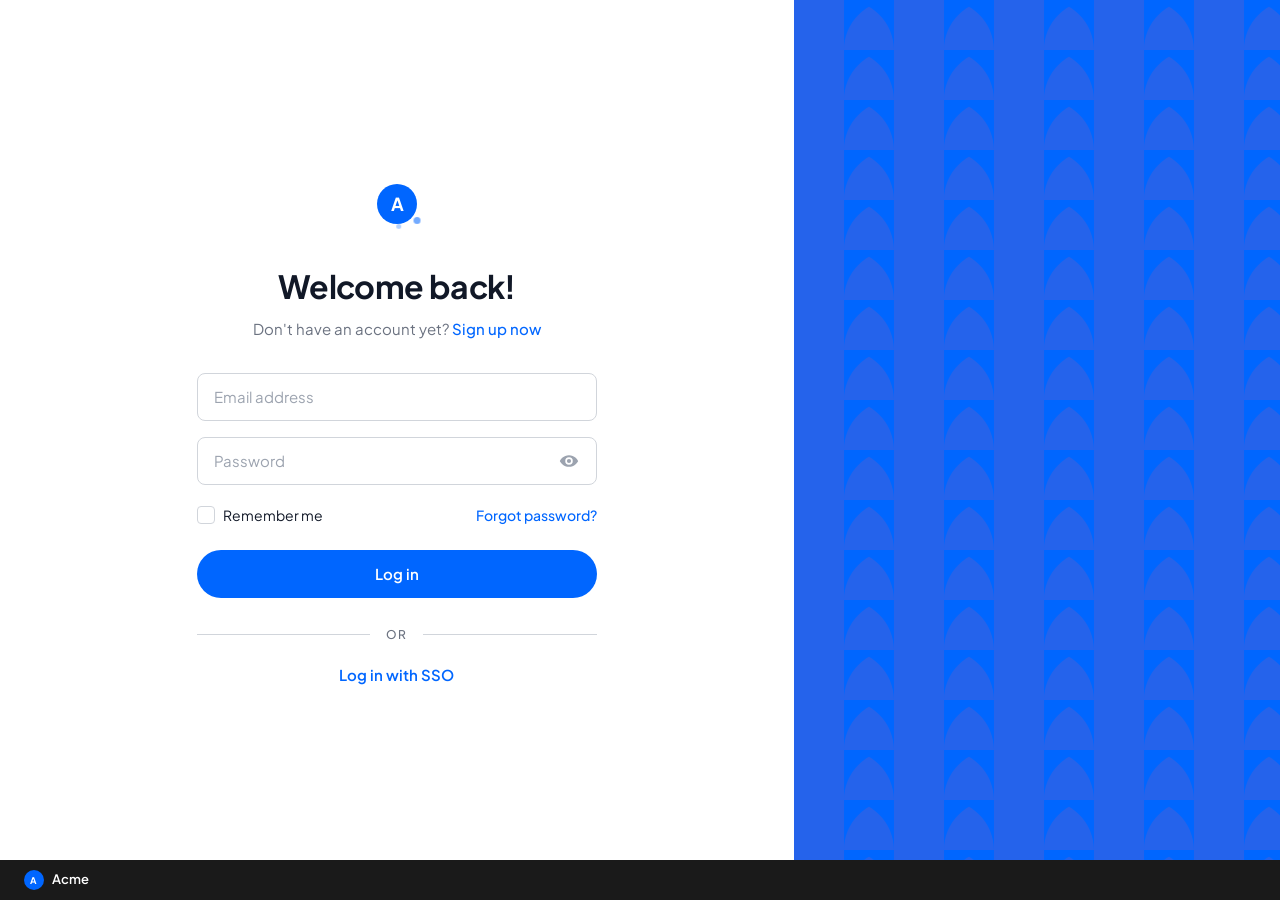
==== dashboard.html @ 49ae7db0 "Add Acme login page and dashboard. Ship the demo login flow, dashboard, and dark mode so the project" ====
<!DOCTYPE html>
<html lang="en">
<head>
  <meta charset="UTF-8">
  <meta name="viewport" content="width=device-width, initial-scale=1.0">
  <title>Dashboard — Acme</title>
  <link rel="preconnect" href="https://fonts.googleapis.com">
  <link rel="preconnect" href="https://fonts.gstatic.com" crossorigin>
  <link href="https://fonts.googleapis.com/css2?family=Plus+Jakarta+Sans:wght@400;500;600;700&display=swap" rel="stylesheet">
  <script>
    (function () {
      if (localStorage.getItem('acme_theme') === 'dark') {
        document.documentElement.setAttribute('data-theme', 'dark');
      }
    })();
  </script>
  <link rel="stylesheet" href="styles.css">
  <link rel="stylesheet" href="dashboard.css">
</head>
<body class="dashboard-body">
  <div class="dashboard">
    <aside class="sidebar">
      <a href="dashboard.html" class="sidebar__brand" aria-label="Acme home">
        <svg class="sidebar__brand-icon" viewBox="0 0 32 32" aria-hidden="true">
          <circle cx="16" cy="16" r="16" fill="currentColor"/>
          <text x="16" y="21.5" text-anchor="middle" fill="#fff" font-family="Plus Jakarta Sans, sans-serif" font-size="14" font-weight="700">A</text>
        </svg>
        <span class="sidebar__brand-name">Acme</span>
      </a>

      <nav class="sidebar__nav" aria-label="Main navigation">
        <a href="#" class="sidebar__link sidebar__link--active">
          <svg viewBox="0 0 24 24" aria-hidden="true"><path d="M4 4h7v7H4V4zm9 0h7v7h-7V4zM4 13h7v7H4v-7zm9 0h7v7h-7v-7z" fill="currentColor"/></svg>
          Dashboard
        </a>
        <a href="#" class="sidebar__link">
          <svg viewBox="0 0 24 24" aria-hidden="true"><path d="M12 12a4 4 0 1 0 0-8 4 4 0 0 0 0 8zm-7 9a7 7 0 0 1 14 0H5z" fill="currentColor"/></svg>
          Team
        </a>
        <a href="#" class="sidebar__link">
          <svg viewBox="0 0 24 24" aria-hidden="true"><path d="M7 2v2H5a2 2 0 0 0-2 2v1h18V6a2 2 0 0 0-2-2h-2V2H7zm14 7H3v11a2 2 0 0 0 2 2h14a2 2 0 0 0 2-2V9z" fill="currentColor"/></svg>
          Time off
        </a>
        <a href="#" class="sidebar__link">
          <svg viewBox="0 0 24 24" aria-hidden="true"><path d="M12 2a5 5 0 0 1 5 5v1h1a3 3 0 0 1 3 3v8a3 3 0 0 1-3 3H6a3 3 0 0 1-3-3v-8a3 3 0 0 1 3-3h1V7a5 5 0 0 1 5-5zm0 2a3 3 0 0 0-3 3v1h6V7a3 3 0 0 0-3-3z" fill="currentColor"/></svg>
          Settings
        </a>
      </nav>

      <div class="sidebar__footer">
        <div class="sidebar__user">
          <div class="sidebar__avatar" id="user-avatar" aria-hidden="true">JD</div>
          <div class="sidebar__user-info">
            <span class="sidebar__user-name" id="user-name">Jane Doe</span>
            <span class="sidebar__user-role">Acme Corp</span>
          </div>
        </div>
        <button type="button" class="sidebar__logout" id="logout-btn">Log off</button>
      </div>
    </aside>

    <div class="dashboard__main">
      <header class="dashboard-header">
        <div class="dashboard-header__greeting">
          <h1 class="dashboard-header__title">Hello, <span id="greeting-name">Jane</span> 👋</h1>
          <p class="dashboard-header__subtitle">Here's what's going on today.</p>
        </div>
        <div class="dashboard-header__actions">
          <button type="button" class="icon-btn" aria-label="Search">
            <svg viewBox="0 0 24 24" aria-hidden="true"><path d="M10.5 3a7.5 7.5 0 0 1 5.92 12.08l4.27 4.27-1.42 1.42-4.27-4.27A7.5 7.5 0 1 1 10.5 3zm0 2a5.5 5.5 0 1 0 0 11 5.5 5.5 0 0 0 0-11z" fill="currentColor"/></svg>
          </button>
          <button type="button" class="icon-btn" aria-label="Help">
            <svg viewBox="0 0 24 24" aria-hidden="true"><path d="M12 2a10 10 0 1 0 0 20 10 10 0 0 0 0-20zm0 15a1.25 1.25 0 1 1 0-2.5 1.25 1.25 0 0 1 0 2.5zm1-4.5h-2V8h2v1.5c0 .83-.67 1.5-1.5 1.5S10 10.33 10 9.5H8c0 1.93 1.57 3.5 3.5 3.5S15 11.43 15 9.5V9a1 1 0 0 0-1-1z" fill="currentColor"/></svg>
          </button>
          <button type="button" class="icon-btn" id="theme-toggle" aria-label="Switch to dark mode" aria-pressed="false">
            <svg class="theme-icon theme-icon--moon" viewBox="0 0 24 24" aria-hidden="true"><path d="M12 3a9 9 0 1 0 9 9 7 7 0 0 1-9-9z" fill="currentColor"/></svg>
            <svg class="theme-icon theme-icon--sun" viewBox="0 0 24 24" aria-hidden="true"><path d="M12 18a6 6 0 1 1 0-12 6 6 0 0 1 0 12zm0-16h1.5v3H12V2zm0 17h1.5v3H12v-3zM4.22 4.22l1.06 1.06-2.12 2.12-1.06-1.06 2.12-2.12zm15.56 15.56 1.06 1.06-2.12 2.12-1.06-1.06 2.12-2.12zM2 12h3v1.5H2V12zm17 0h3v1.5h-3V12zM4.22 19.78l2.12-2.12 1.06 1.06-2.12 2.12-1.06-1.06zm15.56-15.56 2.12-2.12 1.06 1.06-2.12 2.12-1.06-1.06z" fill="currentColor"/></svg>
          </button>
          <button type="button" class="icon-btn icon-btn--badge" aria-label="Notifications">
            <svg viewBox="0 0 24 24" aria-hidden="true"><path d="M12 2a3 3 0 0 1 3 3v1.1A6 6 0 0 1 18 11v4l2 2v1H4v-1l2-2v-4a6 6 0 0 1 3-4.9V5a3 3 0 0 1 3-3zm0 20a2.5 2.5 0 0 0 2.45-2h-4.9A2.5 2.5 0 0 0 12 22z" fill="currentColor"/></svg>
          </button>
        </div>
      </header>

      <div class="dashboard-grid">
        <section class="card card--wide">
          <div class="card__header">
            <h2 class="card__title">Things to do</h2>
          </div>
          <ul class="todo-list">
            <li class="todo-item">
              <span class="todo-item__icon todo-item__icon--orange">
                <svg viewBox="0 0 24 24" aria-hidden="true"><path d="M7 2v2H5a2 2 0 0 0-2 2v1h18V6a2 2 0 0 0-2-2h-2V2H7z" fill="currentColor"/></svg>
              </span>
              <div class="todo-item__content">
                <span class="todo-item__title">Review time off request</span>
                <span class="todo-item__desc">Alex Chen requested 3 days off</span>
              </div>
              <span class="todo-item__time">Today</span>
            </li>
            <li class="todo-item">
              <span class="todo-item__icon todo-item__icon--purple">
                <svg viewBox="0 0 24 24" aria-hidden="true"><path d="M14 2H6a2 2 0 0 0-2 2v16a2 2 0 0 0 2 2h12a2 2 0 0 0 2-2V8l-6-6z" fill="currentColor"/></svg>
              </span>
              <div class="todo-item__content">
                <span class="todo-item__title">Approve expense report</span>
                <span class="todo-item__desc">Marketing team — Q3 travel expenses</span>
              </div>
              <span class="todo-item__time">Yesterday</span>
            </li>
            <li class="todo-item">
              <span class="todo-item__icon todo-item__icon--blue">
                <svg viewBox="0 0 24 24" aria-hidden="true"><path d="M12 12a4 4 0 1 0 0-8 4 4 0 0 0 0 8zm-7 9a7 7 0 0 1 14 0H5z" fill="currentColor"/></svg>
              </span>
              <div class="todo-item__content">
                <span class="todo-item__title">Complete onboarding checklist</span>
                <span class="todo-item__desc">New hire starts next Monday</span>
              </div>
              <span class="todo-item__time">Oct 18</span>
            </li>
          </ul>
        </section>

        <section class="card">
          <div class="card__header">
            <h2 class="card__title">Your team <span class="card__count">(3)</span></h2>
            <a href="#" class="card__link">View all</a>
          </div>
          <ul class="stat-list">
            <li class="stat-item">
              <span class="stat-item__icon stat-item__icon--green">
                <svg viewBox="0 0 24 24" aria-hidden="true"><path d="M20 7h-4V5a2 2 0 0 0-2-2h-4a2 2 0 0 0-2 2v2H4a1 1 0 0 0-1 1v2h18V8a1 1 0 0 0-1-1zM3 12v7a2 2 0 0 0 2 2h14a2 2 0 0 0 2-2v-7H3z" fill="currentColor"/></svg>
              </span>
              <div class="stat-item__content">
                <span class="stat-item__value">2</span>
                <span class="stat-item__label">Employees</span>
              </div>
            </li>
            <li class="stat-item">
              <span class="stat-item__icon stat-item__icon--blue">
                <svg viewBox="0 0 24 24" aria-hidden="true"><path d="M12 2a5 5 0 0 1 5 5v1h1a3 3 0 0 1 3 3v8a3 3 0 0 1-3 3H6a3 3 0 0 1-3-3v-8a3 3 0 0 1 3-3h1V7a5 5 0 0 1 5-5z" fill="currentColor"/></svg>
              </span>
              <div class="stat-item__content">
                <span class="stat-item__value">1</span>
                <span class="stat-item__label">Onboarding</span>
              </div>
            </li>
          </ul>
        </section>

        <section class="card card--holiday">
          <div class="card__header">
            <h2 class="card__title">Upcoming public holidays</h2>
          </div>
          <div class="holiday">
            <div class="holiday__date">
              <span class="holiday__day">25</span>
              <span class="holiday__month">Dec</span>
            </div>
            <div class="holiday__info">
              <span class="holiday__name">Christmas Day</span>
              <span class="holiday__meta">Public holiday · Office closed</span>
            </div>
          </div>
        </section>

        <section class="card">
          <div class="card__header">
            <h2 class="card__title">Team by country</h2>
            <a href="#" class="card__link">View all</a>
          </div>
          <ul class="country-list">
            <li class="country-item">
              <span class="country-item__flag" aria-hidden="true">🇸🇬</span>
              <span class="country-item__name">Singapore</span>
              <span class="country-item__count">2</span>
            </li>
            <li class="country-item">
              <span class="country-item__flag" aria-hidden="true">🇺🇸</span>
              <span class="country-item__name">United States</span>
              <span class="country-item__count">1</span>
            </li>
          </ul>
        </section>

        <section class="card card--away">
          <div class="card__header">
            <h2 class="card__title">Who's away</h2>
          </div>
          <ul class="away-list">
            <li class="away-item">
              <span class="away-item__avatar">AC</span>
              <div class="away-item__info">
                <span class="away-item__name">Alex Chen</span>
                <span class="away-item__dates">Oct 20 – Oct 22</span>
              </div>
            </li>
          </ul>
        </section>
      </div>
    </div>
  </div>

  <button type="button" class="fab" aria-label="Open chat">
    <svg viewBox="0 0 24 24" aria-hidden="true"><path d="M20 2H4a2 2 0 0 0-2 2v14l4-4h14a2 2 0 0 0 2-2V4a2 2 0 0 0-2-2z" fill="currentColor"/></svg>
  </button>

  <script src="dashboard.js"></script>
</body>
</html>
---- styles.css ----
/* ── Tokens ─────────────────────────────────────────────── */
:root {
  --color-primary: #0066ff;
  --color-primary-hover: #0052cc;
  --color-primary-active: #0047b3;
  --color-navy: #0a1f44;
  --color-navy-deep: #061428;
  --color-pattern: #1a5cff;
  --color-text: #111827;
  --color-text-muted: #6b7280;
  --color-border: #d1d5db;
  --color-border-focus: #93c5fd;
  --color-surface: #ffffff;
  --color-footer: #1a1a1a;

  --font-family: "Plus Jakarta Sans", system-ui, -apple-system, sans-serif;

  --radius-input: 8px;
  --radius-button: 999px;

  --form-max-width: 400px;
  --panel-split: 62%;
}

/* ── Reset & base ───────────────────────────────────────── */
*,
*::before,
*::after {
  box-sizing: border-box;
}

html {
  height: 100%;
}

body {
  margin: 0;
  min-height: 100%;
  font-family: var(--font-family);
  font-size: 16px;
  line-height: 1.5;
  color: var(--color-text);
  background: var(--color-surface);
  -webkit-font-smoothing: antialiased;
}

a {
  color: var(--color-primary);
  text-decoration: none;
  transition: color 0.15s ease;
}

a:hover {
  color: var(--color-primary-hover);
}

a:focus-visible {
  outline: 2px solid var(--color-primary);
  outline-offset: 2px;
  border-radius: 2px;
}

.visually-hidden {
  position: absolute;
  width: 1px;
  height: 1px;
  padding: 0;
  margin: -1px;
  overflow: hidden;
  clip: rect(0, 0, 0, 0);
  white-space: nowrap;
  border: 0;
}

/* ── Layout ─────────────────────────────────────────────── */
.page {
  display: flex;
  min-height: calc(100vh - 40px);
}

.login-panel {
  flex: 0 0 var(--panel-split);
  display: flex;
  align-items: center;
  justify-content: center;
  padding: 3rem 2rem;
  background: var(--color-surface);
}

.login-panel__inner {
  width: 100%;
  max-width: var(--form-max-width);
  animation: fade-up 0.6s ease both;
}

@keyframes fade-up {
  from {
    opacity: 0;
    transform: translateY(12px);
  }
  to {
    opacity: 1;
    transform: translateY(0);
  }
}

@media (prefers-reduced-motion: reduce) {
  .login-panel__inner {
    animation: none;
  }
}

.pattern-panel {
  flex: 1;
  position: relative;
  background: var(--color-navy);
  overflow: hidden;
}

.pattern-panel__grid {
  position: absolute;
  inset: 0;
  background-color: var(--color-navy-deep);
  background-image: url("data:image/svg+xml,%3Csvg xmlns='http://www.w3.org/2000/svg' width='100' height='100' viewBox='0 0 100 100'%3E%3Cg fill='%232563eb'%3E%3Cpath d='M0 0h50v50H0z'/%3E%3Cpath d='M50 0h50v50H50z'/%3E%3Cpath d='M0 50h50v50H0z'/%3E%3Cpath d='M50 50h50v50H50z'/%3E%3Cpath d='M0 0h50v50c0-27.614 22.386-50 50-50H0z' fill='%230066ff'/%3E%3Cpath d='M50 50h50v50c0-27.614-22.386-50-50-50z' fill='%230066ff'/%3E%3Cpath d='M50 0h50v50c0-27.614-22.386-50-50-50z' fill='%230066ff'/%3E%3Cpath d='M0 50h50v50c0-27.614 22.386-50 50-50z' fill='%230066ff'/%3E%3C/g%3E%3C/svg%3E");
  background-size: 100px 100px;
}

/* ── Header ─────────────────────────────────────────────── */
.login-header {
  text-align: center;
  margin-bottom: 2rem;
}

.brand-mark {
  position: relative;
  display: inline-flex;
  align-items: center;
  justify-content: center;
  width: 60px;
  height: 60px;
  color: var(--color-primary);
  margin-bottom: 1.75rem;
}

.brand-mark__orbit {
  position: absolute;
  inset: 0;
  pointer-events: none;
}

.brand-mark__orb {
  position: absolute;
  top: 50%;
  left: 50%;
  width: 7px;
  height: 7px;
  margin: -3.5px 0 0 -3.5px;
  border-radius: 50%;
  background: var(--color-primary);
  opacity: 0.55;
  will-change: transform;
}

.brand-mark__orb--secondary {
  width: 5px;
  height: 5px;
  margin: -2.5px 0 0 -2.5px;
  opacity: 0.3;
}

.brand-mark__icon {
  position: relative;
  z-index: 1;
  width: 40px;
  height: 40px;
}

.login-header__title {
  margin: 0 0 0.5rem;
  font-size: clamp(1.75rem, 4vw, 2rem);
  font-weight: 700;
  letter-spacing: -0.02em;
  color: var(--color-text);
}

.login-header__subtitle {
  margin: 0;
  font-size: 0.9375rem;
  color: var(--color-text-muted);
}

.link {
  font-weight: 500;
}

.link--small {
  font-size: 0.875rem;
}

.link--sso {
  display: block;
  text-align: center;
  font-size: 0.9375rem;
  font-weight: 600;
}

/* ── Form ───────────────────────────────────────────────── */
.login-form {
  display: flex;
  flex-direction: column;
  gap: 1rem;
}

.field__input {
  width: 100%;
  height: 48px;
  padding: 0 1rem;
  font-family: inherit;
  font-size: 0.9375rem;
  color: var(--color-text);
  background: var(--color-surface);
  border: 1px solid var(--color-border);
  border-radius: var(--radius-input);
  transition: border-color 0.15s ease, box-shadow 0.15s ease;
}

.field__input::placeholder {
  color: #9ca3af;
}

.field__input:hover {
  border-color: #9ca3af;
}

.field__input:focus {
  outline: none;
  border-color: var(--color-primary);
  box-shadow: 0 0 0 3px rgba(0, 102, 255, 0.15);
}

.field__password-wrap {
  position: relative;
}

.field__input--password {
  padding-right: 3rem;
}

.field__toggle {
  position: absolute;
  top: 50%;
  right: 0.75rem;
  transform: translateY(-50%);
  display: flex;
  align-items: center;
  justify-content: center;
  width: 32px;
  height: 32px;
  padding: 0;
  border: none;
  border-radius: 6px;
  background: transparent;
  color: #9ca3af;
  cursor: pointer;
  transition: color 0.15s ease, background 0.15s ease;
}

.field__toggle:hover {
  color: var(--color-text-muted);
  background: #f3f4f6;
}

.field__toggle:focus-visible {
  outline: 2px solid var(--color-primary);
  outline-offset: 1px;
}

.icon-eye {
  width: 20px;
  height: 20px;
}

.icon-eye--hide {
  display: none;
}

.field__toggle[aria-pressed="true"] .icon-eye--show {
  display: none;
}

.field__toggle[aria-pressed="true"] .icon-eye--hide {
  display: block;
}

.login-form__options {
  display: flex;
  align-items: center;
  justify-content: space-between;
  gap: 1rem;
  margin-top: 0.25rem;
}

/* ── Checkbox ───────────────────────────────────────────── */
.checkbox {
  display: inline-flex;
  align-items: center;
  gap: 0.5rem;
  cursor: pointer;
  user-select: none;
}

.checkbox__input {
  position: absolute;
  opacity: 0;
  width: 0;
  height: 0;
}

.checkbox__box {
  flex-shrink: 0;
  width: 18px;
  height: 18px;
  border: 1.5px solid var(--color-border);
  border-radius: 4px;
  background: var(--color-surface);
  transition: background 0.15s ease, border-color 0.15s ease;
}

.checkbox__input:checked + .checkbox__box {
  background: var(--color-primary);
  border-color: var(--color-primary);
  background-image: url("data:image/svg+xml,%3Csvg xmlns='http://www.w3.org/2000/svg' viewBox='0 0 12 12'%3E%3Cpath d='M2.5 6l2.5 2.5L9.5 4' fill='none' stroke='%23fff' stroke-width='1.5' stroke-linecap='round' stroke-linejoin='round'/%3E%3C/svg%3E");
  background-repeat: no-repeat;
  background-position: center;
  background-size: 12px;
}

.checkbox__input:focus-visible + .checkbox__box {
  outline: 2px solid var(--color-primary);
  outline-offset: 2px;
}

.checkbox__label {
  font-size: 0.875rem;
  color: var(--color-text);
}

/* ── Button ─────────────────────────────────────────────── */
.btn {
  display: inline-flex;
  align-items: center;
  justify-content: center;
  font-family: inherit;
  font-weight: 600;
  cursor: pointer;
  border: none;
  transition: background 0.15s ease, transform 0.1s ease;
}

.btn--primary {
  width: 100%;
  height: 48px;
  margin-top: 0.5rem;
  font-size: 0.9375rem;
  color: #fff;
  background: var(--color-primary);
  border-radius: var(--radius-button);
}

.btn--primary:hover {
  background: var(--color-primary-hover);
}

.btn--primary:active {
  background: var(--color-primary-active);
  transform: scale(0.99);
}

.btn--primary:focus-visible {
  outline: 2px solid var(--color-primary);
  outline-offset: 3px;
}

/* ── Divider ────────────────────────────────────────────── */
.divider {
  display: flex;
  align-items: center;
  gap: 1rem;
  margin: 0.75rem 0 0.25rem;
}

.divider::before,
.divider::after {
  content: "";
  flex: 1;
  height: 1px;
  background: var(--color-border);
}

.divider__text {
  font-size: 0.75rem;
  font-weight: 500;
  letter-spacing: 0.08em;
  color: var(--color-text-muted);
}

/* ── Footer ─────────────────────────────────────────────── */
.site-footer {
  height: 40px;
  background: var(--color-footer);
}

.site-footer__inner {
  display: flex;
  align-items: center;
  height: 100%;
  padding: 0 1.5rem;
}

.site-footer__brand {
  display: inline-flex;
  align-items: center;
  gap: 0.5rem;
  font-size: 0.8125rem;
  font-weight: 600;
  color: #fff;
  letter-spacing: 0.01em;
}

.site-footer__brand:hover {
  color: #e5e7eb;
}

.site-footer__mark {
  width: 20px;
  height: 20px;
  color: var(--color-primary);
}

/* ── Responsive ─────────────────────────────────────────── */
@media (max-width: 900px) {
  :root {
    --panel-split: 100%;
  }

  .page {
    min-height: calc(100vh - 40px);
  }

  .pattern-panel {
    display: none;
  }

  .login-panel {
    padding: 2.5rem 1.5rem;
  }
}

@media (max-width: 480px) {
  .login-form__options {
    flex-direction: column;
    align-items: flex-start;
    gap: 0.75rem;
  }
}
---- dashboard.css ----
/* ── Dashboard tokens ─────────────────────────────────────── */
:root {
  --dash-bg: #f5f7fa;
  --dash-border: #e5e7eb;
  --dash-hover: #f3f4f6;
  --dash-divider: #f3f4f6;
  --dash-avatar-bg: #e5e7eb;
  --dash-shadow: rgba(0, 0, 0, 0.06);
  --dash-logout-hover-bg: #fef2f2;
  --dash-logout-hover-border: #fecaca;
}

[data-theme="dark"] {
  --color-surface: #1a2332;
  --color-text: #f3f4f6;
  --color-text-muted: #9ca3af;
  --color-border: #374151;
  --dash-bg: #0b1120;
  --dash-border: #2d3748;
  --dash-hover: #2d3748;
  --dash-divider: #2d3748;
  --dash-avatar-bg: #374151;
  --dash-shadow: rgba(0, 0, 0, 0.35);
  --dash-logout-hover-bg: rgba(220, 38, 38, 0.12);
  --dash-logout-hover-border: rgba(220, 38, 38, 0.35);
}

/* ── Dashboard layout ─────────────────────────────────────── */
.dashboard-body {
  background: var(--dash-bg);
  min-height: 100vh;
  transition: background 0.2s ease, color 0.2s ease;
}

.dashboard {
  display: flex;
  min-height: 100vh;
}

.dashboard__main {
  flex: 1;
  min-width: 0;
  padding: 2rem 2.5rem 3rem;
  overflow-y: auto;
}

/* ── Sidebar ─────────────────────────────────────────────── */
.sidebar {
  display: flex;
  flex-direction: column;
  width: 240px;
  flex-shrink: 0;
  padding: 1.5rem 0.75rem 1rem;
  background: var(--color-surface);
  border-right: 1px solid var(--dash-border);
  transition: background 0.2s ease, border-color 0.2s ease;
}

.sidebar__brand {
  display: flex;
  align-items: center;
  gap: 0.625rem;
  padding: 0 0.75rem 1.5rem;
  color: var(--color-text);
  font-weight: 700;
  font-size: 1.125rem;
  letter-spacing: -0.02em;
}

.sidebar__brand:hover {
  color: var(--color-text);
}

.sidebar__brand-icon {
  width: 32px;
  height: 32px;
  color: var(--color-primary);
}

.sidebar__nav {
  display: flex;
  flex-direction: column;
  gap: 0.25rem;
  flex: 1;
}

.sidebar__link {
  display: flex;
  align-items: center;
  gap: 0.75rem;
  padding: 0.625rem 0.75rem;
  border-radius: 8px;
  font-size: 0.9375rem;
  font-weight: 500;
  color: var(--color-text-muted);
  transition: background 0.15s ease, color 0.15s ease;
}

.sidebar__link svg {
  width: 20px;
  height: 20px;
  flex-shrink: 0;
  opacity: 0.7;
}

.sidebar__link:hover {
  background: var(--dash-hover);
  color: var(--color-text);
}

.sidebar__link--active {
  background: rgba(0, 102, 255, 0.08);
  color: var(--color-primary);
}

.sidebar__link--active svg {
  opacity: 1;
}

.sidebar__footer {
  margin-top: auto;
  padding-top: 1rem;
  border-top: 1px solid var(--dash-border);
}

.sidebar__user {
  display: flex;
  align-items: center;
  gap: 0.75rem;
  padding: 0.5rem 0.75rem;
  margin-bottom: 0.5rem;
}

.sidebar__avatar {
  display: flex;
  align-items: center;
  justify-content: center;
  width: 36px;
  height: 36px;
  border-radius: 50%;
  background: var(--color-primary);
  color: #fff;
  font-size: 0.75rem;
  font-weight: 700;
  flex-shrink: 0;
}

.sidebar__user-info {
  display: flex;
  flex-direction: column;
  min-width: 0;
}

.sidebar__user-name {
  font-size: 0.875rem;
  font-weight: 600;
  color: var(--color-text);
  white-space: nowrap;
  overflow: hidden;
  text-overflow: ellipsis;
}

.sidebar__user-role {
  font-size: 0.75rem;
  color: var(--color-text-muted);
}

.sidebar__logout {
  width: calc(100% - 1.5rem);
  margin: 0 0.75rem;
  padding: 0.5rem 0.75rem;
  font-family: inherit;
  font-size: 0.875rem;
  font-weight: 500;
  color: var(--color-text-muted);
  background: transparent;
  border: 1px solid var(--color-border);
  border-radius: 8px;
  cursor: pointer;
  transition: background 0.15s ease, color 0.15s ease, border-color 0.15s ease;
}

.sidebar__logout:hover {
  background: var(--dash-logout-hover-bg);
  border-color: var(--dash-logout-hover-border);
  color: #dc2626;
}

.sidebar__logout:focus-visible {
  outline: 2px solid var(--color-primary);
  outline-offset: 2px;
}

/* ── Header ──────────────────────────────────────────────── */
.dashboard-header {
  display: flex;
  align-items: flex-start;
  justify-content: space-between;
  gap: 1.5rem;
  margin-bottom: 2rem;
}

.dashboard-header__title {
  margin: 0 0 0.25rem;
  font-size: clamp(1.5rem, 3vw, 1.875rem);
  font-weight: 700;
  letter-spacing: -0.02em;
  color: var(--color-text);
}

.dashboard-header__subtitle {
  margin: 0;
  font-size: 0.9375rem;
  color: var(--color-text-muted);
}

.dashboard-header__actions {
  display: flex;
  align-items: center;
  gap: 0.5rem;
  flex-shrink: 0;
}

.icon-btn {
  position: relative;
  display: flex;
  align-items: center;
  justify-content: center;
  width: 40px;
  height: 40px;
  padding: 0;
  border: none;
  border-radius: 50%;
  background: var(--color-surface);
  color: var(--color-text-muted);
  cursor: pointer;
  box-shadow: 0 1px 3px var(--dash-shadow);
  transition: background 0.15s ease, color 0.15s ease, box-shadow 0.2s ease;
}

.icon-btn svg {
  width: 20px;
  height: 20px;
}

.icon-btn:hover {
  background: var(--dash-hover);
  color: var(--color-text);
}

.theme-icon {
  width: 20px;
  height: 20px;
}

.theme-icon--sun {
  display: none;
}

#theme-toggle[aria-pressed="true"] .theme-icon--moon {
  display: none;
}

#theme-toggle[aria-pressed="true"] .theme-icon--sun {
  display: block;
}

.icon-btn:focus-visible {
  outline: 2px solid var(--color-primary);
  outline-offset: 2px;
}

.icon-btn--badge::after {
  content: "";
  position: absolute;
  top: 8px;
  right: 8px;
  width: 8px;
  height: 8px;
  border-radius: 50%;
  background: #ef4444;
  border: 2px solid var(--color-surface);
}

/* ── Grid & cards ────────────────────────────────────────── */
.dashboard-grid {
  display: grid;
  grid-template-columns: 1fr 320px;
  gap: 1.25rem;
  align-items: start;
}

.card {
  background: var(--color-surface);
  border: 1px solid var(--dash-border);
  border-radius: 12px;
  padding: 1.25rem 1.5rem;
  transition: background 0.2s ease, border-color 0.2s ease;
}

.card--wide {
  grid-column: 1;
  grid-row: 1 / span 2;
}

.card--holiday {
  grid-column: 1;
}

.card--away {
  grid-column: 1;
}

.card__header {
  display: flex;
  align-items: center;
  justify-content: space-between;
  margin-bottom: 1rem;
}

.card__title {
  margin: 0;
  font-size: 1rem;
  font-weight: 600;
  color: var(--color-text);
}

.card__count {
  font-weight: 500;
  color: var(--color-text-muted);
}

.card__link {
  font-size: 0.8125rem;
  font-weight: 600;
}

/* ── Todo list ───────────────────────────────────────────── */
.todo-list {
  list-style: none;
  margin: 0;
  padding: 0;
}

.todo-item {
  display: flex;
  align-items: flex-start;
  gap: 0.875rem;
  padding: 1rem 0;
  border-bottom: 1px solid var(--dash-divider);
}

.todo-item:last-child {
  border-bottom: none;
  padding-bottom: 0;
}

.todo-item:first-child {
  padding-top: 0;
}

.todo-item__icon {
  display: flex;
  align-items: center;
  justify-content: center;
  width: 36px;
  height: 36px;
  border-radius: 8px;
  flex-shrink: 0;
}

.todo-item__icon svg {
  width: 18px;
  height: 18px;
  color: #fff;
}

.todo-item__icon--orange { background: #f97316; }
.todo-item__icon--purple { background: #8b5cf6; }
.todo-item__icon--blue { background: var(--color-primary); }

.todo-item__content {
  flex: 1;
  min-width: 0;
}

.todo-item__title {
  display: block;
  font-size: 0.9375rem;
  font-weight: 600;
  color: var(--color-text);
  margin-bottom: 0.125rem;
}

.todo-item__desc {
  display: block;
  font-size: 0.8125rem;
  color: var(--color-text-muted);
}

.todo-item__time {
  font-size: 0.8125rem;
  color: var(--color-text-muted);
  white-space: nowrap;
  flex-shrink: 0;
}

/* ── Stat list ───────────────────────────────────────────── */
.stat-list {
  list-style: none;
  margin: 0;
  padding: 0;
  display: flex;
  flex-direction: column;
  gap: 0.75rem;
}

.stat-item {
  display: flex;
  align-items: center;
  gap: 0.875rem;
}

.stat-item__icon {
  display: flex;
  align-items: center;
  justify-content: center;
  width: 40px;
  height: 40px;
  border-radius: 10px;
  flex-shrink: 0;
}

.stat-item__icon svg {
  width: 20px;
  height: 20px;
  color: #fff;
}

.stat-item__icon--green { background: #10b981; }
.stat-item__icon--blue { background: var(--color-primary); }

.stat-item__value {
  display: block;
  font-size: 1.125rem;
  font-weight: 700;
  color: var(--color-text);
  line-height: 1.2;
}

.stat-item__label {
  display: block;
  font-size: 0.8125rem;
  color: var(--color-text-muted);
}

/* ── Holiday ─────────────────────────────────────────────── */
.holiday {
  display: flex;
  align-items: center;
  gap: 1rem;
}

.holiday__date {
  display: flex;
  flex-direction: column;
  align-items: center;
  justify-content: center;
  width: 56px;
  height: 56px;
  border-radius: 10px;
  background: rgba(0, 102, 255, 0.08);
  flex-shrink: 0;
}

.holiday__day {
  font-size: 1.25rem;
  font-weight: 700;
  color: var(--color-primary);
  line-height: 1;
}

.holiday__month {
  font-size: 0.6875rem;
  font-weight: 600;
  color: var(--color-primary);
  text-transform: uppercase;
  letter-spacing: 0.04em;
}

.holiday__name {
  display: block;
  font-size: 0.9375rem;
  font-weight: 600;
  color: var(--color-text);
}

.holiday__meta {
  display: block;
  font-size: 0.8125rem;
  color: var(--color-text-muted);
}

/* ── Country list ────────────────────────────────────────── */
.country-list {
  list-style: none;
  margin: 0;
  padding: 0;
}

.country-item {
  display: flex;
  align-items: center;
  gap: 0.75rem;
  padding: 0.625rem 0;
  border-bottom: 1px solid var(--dash-divider);
}

.country-item:last-child {
  border-bottom: none;
}

.country-item__flag {
  font-size: 1.25rem;
  line-height: 1;
}

.country-item__name {
  flex: 1;
  font-size: 0.9375rem;
  color: var(--color-text);
}

.country-item__count {
  font-size: 0.875rem;
  font-weight: 600;
  color: var(--color-text-muted);
}

/* ── Away list ───────────────────────────────────────────── */
.away-list {
  list-style: none;
  margin: 0;
  padding: 0;
}

.away-item {
  display: flex;
  align-items: center;
  gap: 0.75rem;
}

.away-item__avatar {
  display: flex;
  align-items: center;
  justify-content: center;
  width: 36px;
  height: 36px;
  border-radius: 50%;
  background: var(--dash-avatar-bg);
  font-size: 0.75rem;
  font-weight: 600;
  color: var(--color-text-muted);
  flex-shrink: 0;
}

.away-item__name {
  display: block;
  font-size: 0.9375rem;
  font-weight: 500;
  color: var(--color-text);
}

.away-item__dates {
  display: block;
  font-size: 0.8125rem;
  color: var(--color-text-muted);
}

/* ── FAB ─────────────────────────────────────────────────── */
.fab {
  position: fixed;
  bottom: 1.5rem;
  right: 1.5rem;
  display: flex;
  align-items: center;
  justify-content: center;
  width: 52px;
  height: 52px;
  padding: 0;
  border: none;
  border-radius: 50%;
  background: var(--color-primary);
  color: #fff;
  cursor: pointer;
  box-shadow: 0 4px 14px rgba(0, 102, 255, 0.35);
  transition: background 0.15s ease, transform 0.1s ease;
}

.fab svg {
  width: 22px;
  height: 22px;
}

.fab:hover {
  background: var(--color-primary-hover);
}

.fab:active {
  transform: scale(0.96);
}

.fab:focus-visible {
  outline: 2px solid var(--color-primary);
  outline-offset: 3px;
}

/* ── Responsive ──────────────────────────────────────────── */
@media (max-width: 1024px) {
  .dashboard-grid {
    grid-template-columns: 1fr;
  }

  .card--wide,
  .card--holiday,
  .card--away {
    grid-column: 1;
    grid-row: auto;
  }
}

@media (max-width: 768px) {
  .dashboard {
    flex-direction: column;
  }

  .sidebar {
    width: 100%;
    flex-direction: row;
    flex-wrap: wrap;
    align-items: center;
    padding: 1rem;
    border-right: none;
    border-bottom: 1px solid var(--dash-border);
  }

  .sidebar__brand {
    padding: 0;
    margin-right: auto;
  }

  .sidebar__nav {
    order: 3;
    flex-direction: row;
    flex-wrap: wrap;
    width: 100%;
    margin-top: 1rem;
  }

  .sidebar__footer {
    display: flex;
    align-items: center;
    gap: 0.75rem;
    border-top: none;
    margin-top: 0;
    padding-top: 0;
  }

  .sidebar__user {
    margin-bottom: 0;
    padding: 0;
  }

  .sidebar__logout {
    width: auto;
    margin: 0;
  }

  .dashboard__main {
    padding: 1.5rem 1rem 2rem;
  }

  .dashboard-header {
    flex-direction: column;
  }
}
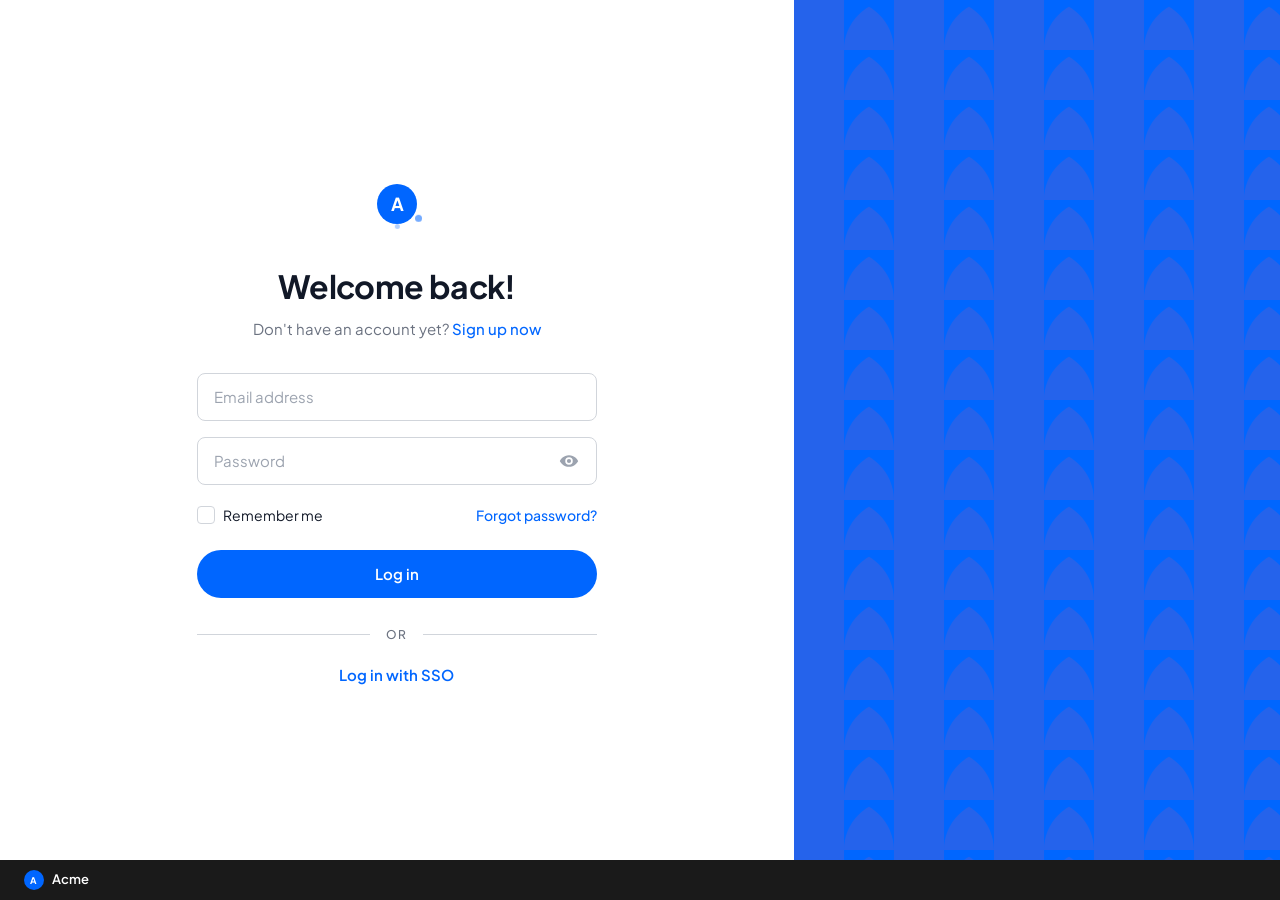
==== commit 030292cb: "Add dashboard Productivity nav and expandable search. Give the sidebar a Productivity item after Tim" ====
--- a/dashboard.html
+++ b/dashboard.html
@@ -42,6 +42,10 @@
           Time off
         </a>
         <a href="#" class="sidebar__link">
+          <svg viewBox="0 0 24 24" aria-hidden="true"><path d="M4 20V10h3v10H4zm6.5 0V4h3v16h-3zM17 20v-7h3v7h-3z" fill="currentColor"/></svg>
+          Productivity
+        </a>
+        <a href="#" class="sidebar__link">
           <svg viewBox="0 0 24 24" aria-hidden="true"><path d="M12 2a5 5 0 0 1 5 5v1h1a3 3 0 0 1 3 3v8a3 3 0 0 1-3 3H6a3 3 0 0 1-3-3v-8a3 3 0 0 1 3-3h1V7a5 5 0 0 1 5-5zm0 2a3 3 0 0 0-3 3v1h6V7a3 3 0 0 0-3-3z" fill="currentColor"/></svg>
           Settings
         </a>
@@ -66,9 +70,24 @@
           <p class="dashboard-header__subtitle">Here's what's going on today.</p>
         </div>
         <div class="dashboard-header__actions">
-          <button type="button" class="icon-btn" aria-label="Search">
-            <svg viewBox="0 0 24 24" aria-hidden="true"><path d="M10.5 3a7.5 7.5 0 0 1 5.92 12.08l4.27 4.27-1.42 1.42-4.27-4.27A7.5 7.5 0 1 1 10.5 3zm0 2a5.5 5.5 0 1 0 0 11 5.5 5.5 0 0 0 0-11z" fill="currentColor"/></svg>
-          </button>
+          <div class="search" id="search">
+            <button type="button" class="icon-btn" id="search-toggle" aria-label="Open search" aria-expanded="false" aria-controls="search-input">
+              <svg viewBox="0 0 24 24" aria-hidden="true"><path d="M10.5 3a7.5 7.5 0 0 1 5.92 12.08l4.27 4.27-1.42 1.42-4.27-4.27A7.5 7.5 0 1 1 10.5 3zm0 2a5.5 5.5 0 1 0 0 11 5.5 5.5 0 0 0 0-11z" fill="currentColor"/></svg>
+            </button>
+            <label class="search__field" for="search-input">
+              <span class="visually-hidden">Search</span>
+              <input
+                class="search__input"
+                type="search"
+                id="search-input"
+                placeholder="Search people, tasks, holidays…"
+                autocomplete="off"
+              >
+              <button type="button" class="search__close" id="search-close" aria-label="Close search">
+                <svg viewBox="0 0 24 24" aria-hidden="true"><path d="M6.4 5 5 6.4 10.6 12 5 17.6 6.4 19 12 13.4 17.6 19 19 17.6 13.4 12 19 6.4 17.6 5 12 10.6 6.4 5z" fill="currentColor"/></svg>
+              </button>
+            </label>
+          </div>
           <button type="button" class="icon-btn" aria-label="Help">
             <svg viewBox="0 0 24 24" aria-hidden="true"><path d="M12 2a10 10 0 1 0 0 20 10 10 0 0 0 0-20zm0 15a1.25 1.25 0 1 1 0-2.5 1.25 1.25 0 0 1 0 2.5zm1-4.5h-2V8h2v1.5c0 .83-.67 1.5-1.5 1.5S10 10.33 10 9.5H8c0 1.93 1.57 3.5 3.5 3.5S15 11.43 15 9.5V9a1 1 0 0 0-1-1z" fill="currentColor"/></svg>
           </button>
--- a/dashboard.css
+++ b/dashboard.css
@@ -221,6 +221,80 @@
   flex-shrink: 0;
 }
 
+.search {
+  display: flex;
+  align-items: center;
+}
+
+.search__field {
+  display: none;
+  align-items: center;
+  gap: 0.25rem;
+  width: min(280px, 52vw);
+  height: 40px;
+  padding: 0 0.35rem 0 0.85rem;
+  background: var(--color-surface);
+  border: 1px solid var(--dash-border);
+  border-radius: 999px;
+  box-shadow: 0 1px 3px var(--dash-shadow);
+}
+
+.search--open .search__field {
+  display: flex;
+}
+
+.search--open #search-toggle {
+  display: none;
+}
+
+.search__input {
+  flex: 1;
+  min-width: 0;
+  height: 100%;
+  border: none;
+  background: transparent;
+  font-family: inherit;
+  font-size: 0.875rem;
+  color: var(--color-text);
+}
+
+.search__input::placeholder {
+  color: var(--color-text-muted);
+}
+
+.search__input:focus {
+  outline: none;
+}
+
+.search__close {
+  display: flex;
+  align-items: center;
+  justify-content: center;
+  width: 28px;
+  height: 28px;
+  padding: 0;
+  border: none;
+  border-radius: 50%;
+  background: transparent;
+  color: var(--color-text-muted);
+  cursor: pointer;
+}
+
+.search__close svg {
+  width: 16px;
+  height: 16px;
+}
+
+.search__close:hover {
+  background: var(--dash-hover);
+  color: var(--color-text);
+}
+
+.search--open .search__field:focus-within {
+  border-color: var(--color-primary);
+  box-shadow: 0 0 0 3px rgba(0, 102, 255, 0.15);
+}
+
 .icon-btn {
   position: relative;
   display: flex;
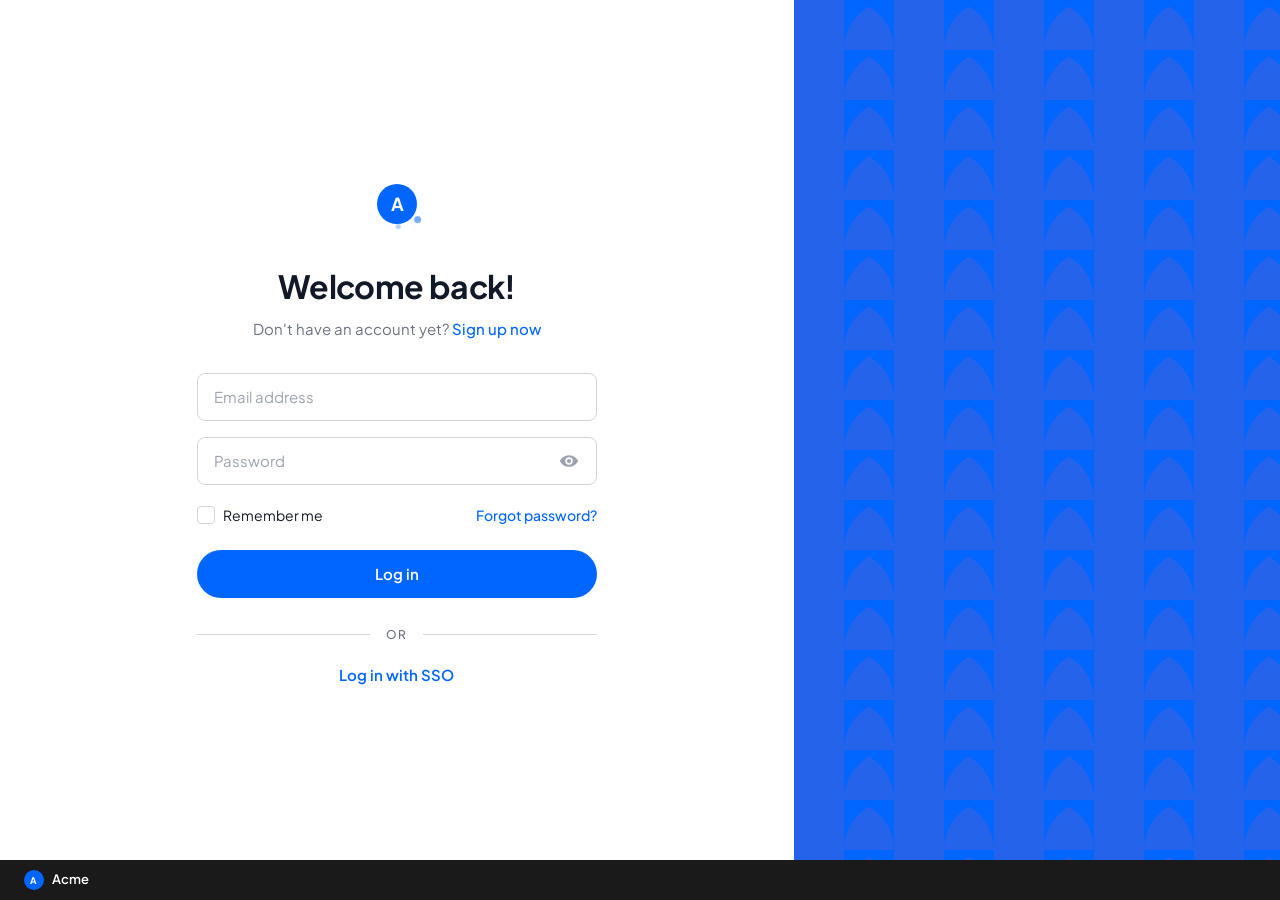
==== commit 79cc71b3: "Wellness chart Add team wellness dashboard chart" ====
--- a/dashboard.html
+++ b/dashboard.html
@@ -42,10 +42,6 @@
           Time off
         </a>
         <a href="#" class="sidebar__link">
-          <svg viewBox="0 0 24 24" aria-hidden="true"><path d="M4 20V10h3v10H4zm6.5 0V4h3v16h-3zM17 20v-7h3v7h-3z" fill="currentColor"/></svg>
-          Productivity
-        </a>
-        <a href="#" class="sidebar__link">
           <svg viewBox="0 0 24 24" aria-hidden="true"><path d="M12 2a5 5 0 0 1 5 5v1h1a3 3 0 0 1 3 3v8a3 3 0 0 1-3 3H6a3 3 0 0 1-3-3v-8a3 3 0 0 1 3-3h1V7a5 5 0 0 1 5-5zm0 2a3 3 0 0 0-3 3v1h6V7a3 3 0 0 0-3-3z" fill="currentColor"/></svg>
           Settings
         </a>
@@ -70,24 +66,9 @@
           <p class="dashboard-header__subtitle">Here's what's going on today.</p>
         </div>
         <div class="dashboard-header__actions">
-          <div class="search" id="search">
-            <button type="button" class="icon-btn" id="search-toggle" aria-label="Open search" aria-expanded="false" aria-controls="search-input">
-              <svg viewBox="0 0 24 24" aria-hidden="true"><path d="M10.5 3a7.5 7.5 0 0 1 5.92 12.08l4.27 4.27-1.42 1.42-4.27-4.27A7.5 7.5 0 1 1 10.5 3zm0 2a5.5 5.5 0 1 0 0 11 5.5 5.5 0 0 0 0-11z" fill="currentColor"/></svg>
-            </button>
-            <label class="search__field" for="search-input">
-              <span class="visually-hidden">Search</span>
-              <input
-                class="search__input"
-                type="search"
-                id="search-input"
-                placeholder="Search people, tasks, holidays…"
-                autocomplete="off"
-              >
-              <button type="button" class="search__close" id="search-close" aria-label="Close search">
-                <svg viewBox="0 0 24 24" aria-hidden="true"><path d="M6.4 5 5 6.4 10.6 12 5 17.6 6.4 19 12 13.4 17.6 19 19 17.6 13.4 12 19 6.4 17.6 5 12 10.6 6.4 5z" fill="currentColor"/></svg>
-              </button>
-            </label>
-          </div>
+          <button type="button" class="icon-btn" aria-label="Search">
+            <svg viewBox="0 0 24 24" aria-hidden="true"><path d="M10.5 3a7.5 7.5 0 0 1 5.92 12.08l4.27 4.27-1.42 1.42-4.27-4.27A7.5 7.5 0 1 1 10.5 3zm0 2a5.5 5.5 0 1 0 0 11 5.5 5.5 0 0 0 0-11z" fill="currentColor"/></svg>
+          </button>
           <button type="button" class="icon-btn" aria-label="Help">
             <svg viewBox="0 0 24 24" aria-hidden="true"><path d="M12 2a10 10 0 1 0 0 20 10 10 0 0 0 0-20zm0 15a1.25 1.25 0 1 1 0-2.5 1.25 1.25 0 0 1 0 2.5zm1-4.5h-2V8h2v1.5c0 .83-.67 1.5-1.5 1.5S10 10.33 10 9.5H8c0 1.93 1.57 3.5 3.5 3.5S15 11.43 15 9.5V9a1 1 0 0 0-1-1z" fill="currentColor"/></svg>
           </button>
@@ -167,23 +148,75 @@
           </ul>
         </section>
 
-        <section class="card card--holiday">
-          <div class="card__header">
-            <h2 class="card__title">Upcoming public holidays</h2>
-          </div>
-          <div class="holiday">
-            <div class="holiday__date">
-              <span class="holiday__day">25</span>
-              <span class="holiday__month">Dec</span>
+        <section class="card card--wellness">
+          <div class="card__header">
+            <h2 class="card__title">Team Wellness</h2>
+          </div>
+          <div class="wellness-chart" role="img" aria-label="Team wellness grouped bar chart from January through June">
+            <div class="wellness-chart__body">
+              <div class="wellness-chart__axis" aria-hidden="true">
+                <span>100</span>
+                <span>80</span>
+                <span>60</span>
+                <span>40</span>
+                <span>20</span>
+                <span>0</span>
+              </div>
+              <div class="wellness-chart__plot" aria-hidden="true">
+                <div class="wellness-chart__group">
+                  <div class="wellness-chart__bars">
+                    <span class="wellness-chart__bar wellness-chart__bar--purple wellness-chart__bar--38"></span>
+                    <span class="wellness-chart__bar wellness-chart__bar--green wellness-chart__bar--48"></span>
+                    <span class="wellness-chart__bar wellness-chart__bar--coral wellness-chart__bar--78"></span>
+                  </div>
+                  <span class="wellness-chart__month">Jan</span>
+                </div>
+                <div class="wellness-chart__group">
+                  <div class="wellness-chart__bars">
+                    <span class="wellness-chart__bar wellness-chart__bar--purple wellness-chart__bar--24"></span>
+                    <span class="wellness-chart__bar wellness-chart__bar--green wellness-chart__bar--30"></span>
+                    <span class="wellness-chart__bar wellness-chart__bar--coral wellness-chart__bar--5"></span>
+                  </div>
+                  <span class="wellness-chart__month">Feb</span>
+                </div>
+                <div class="wellness-chart__group">
+                  <div class="wellness-chart__bars">
+                    <span class="wellness-chart__bar wellness-chart__bar--purple wellness-chart__bar--1"></span>
+                    <span class="wellness-chart__bar wellness-chart__bar--green wellness-chart__bar--36"></span>
+                    <span class="wellness-chart__bar wellness-chart__bar--coral wellness-chart__bar--96"></span>
+                  </div>
+                  <span class="wellness-chart__month">Mar</span>
+                </div>
+                <div class="wellness-chart__group">
+                  <div class="wellness-chart__bars">
+                    <span class="wellness-chart__bar wellness-chart__bar--purple wellness-chart__bar--53"></span>
+                    <span class="wellness-chart__bar wellness-chart__bar--green wellness-chart__bar--66"></span>
+                    <span class="wellness-chart__bar wellness-chart__bar--coral wellness-chart__bar--86"></span>
+                  </div>
+                  <span class="wellness-chart__month">Apr</span>
+                </div>
+                <div class="wellness-chart__group">
+                  <div class="wellness-chart__bars">
+                    <span class="wellness-chart__bar wellness-chart__bar--purple wellness-chart__bar--13"></span>
+                    <span class="wellness-chart__bar wellness-chart__bar--green wellness-chart__bar--70"></span>
+                    <span class="wellness-chart__bar wellness-chart__bar--coral wellness-chart__bar--78"></span>
+                  </div>
+                  <span class="wellness-chart__month">May</span>
+                </div>
+                <div class="wellness-chart__group">
+                  <div class="wellness-chart__bars">
+                    <span class="wellness-chart__bar wellness-chart__bar--purple wellness-chart__bar--54"></span>
+                    <span class="wellness-chart__bar wellness-chart__bar--green wellness-chart__bar--98"></span>
+                    <span class="wellness-chart__bar wellness-chart__bar--coral wellness-chart__bar--18"></span>
+                  </div>
+                  <span class="wellness-chart__month">Jun</span>
+                </div>
+              </div>
             </div>
-            <div class="holiday__info">
-              <span class="holiday__name">Christmas Day</span>
-              <span class="holiday__meta">Public holiday · Office closed</span>
-            </div>
-          </div>
-        </section>
-
-        <section class="card">
+          </div>
+        </section>
+
+        <section class="card card--country">
           <div class="card__header">
             <h2 class="card__title">Team by country</h2>
             <a href="#" class="card__link">View all</a>
--- a/dashboard.css
+++ b/dashboard.css
@@ -8,6 +8,11 @@
   --dash-shadow: rgba(0, 0, 0, 0.06);
   --dash-logout-hover-bg: #fef2f2;
   --dash-logout-hover-border: #fecaca;
+  --dash-chart-grid: #d8dce3;
+  --dash-chart-axis: #aeb4be;
+  --dash-chart-purple: #8882e6;
+  --dash-chart-green: #6ccbb8;
+  --dash-chart-coral: #ff9c98;
 }
 
 [data-theme="dark"] {
@@ -23,6 +28,8 @@
   --dash-shadow: rgba(0, 0, 0, 0.35);
   --dash-logout-hover-bg: rgba(220, 38, 38, 0.12);
   --dash-logout-hover-border: rgba(220, 38, 38, 0.35);
+  --dash-chart-grid: #374151;
+  --dash-chart-axis: #6b7280;
 }
 
 /* ── Dashboard layout ─────────────────────────────────────── */
@@ -219,80 +226,6 @@
   align-items: center;
   gap: 0.5rem;
   flex-shrink: 0;
-}
-
-.search {
-  display: flex;
-  align-items: center;
-}
-
-.search__field {
-  display: none;
-  align-items: center;
-  gap: 0.25rem;
-  width: min(280px, 52vw);
-  height: 40px;
-  padding: 0 0.35rem 0 0.85rem;
-  background: var(--color-surface);
-  border: 1px solid var(--dash-border);
-  border-radius: 999px;
-  box-shadow: 0 1px 3px var(--dash-shadow);
-}
-
-.search--open .search__field {
-  display: flex;
-}
-
-.search--open #search-toggle {
-  display: none;
-}
-
-.search__input {
-  flex: 1;
-  min-width: 0;
-  height: 100%;
-  border: none;
-  background: transparent;
-  font-family: inherit;
-  font-size: 0.875rem;
-  color: var(--color-text);
-}
-
-.search__input::placeholder {
-  color: var(--color-text-muted);
-}
-
-.search__input:focus {
-  outline: none;
-}
-
-.search__close {
-  display: flex;
-  align-items: center;
-  justify-content: center;
-  width: 28px;
-  height: 28px;
-  padding: 0;
-  border: none;
-  border-radius: 50%;
-  background: transparent;
-  color: var(--color-text-muted);
-  cursor: pointer;
-}
-
-.search__close svg {
-  width: 16px;
-  height: 16px;
-}
-
-.search__close:hover {
-  background: var(--dash-hover);
-  color: var(--color-text);
-}
-
-.search--open .search__field:focus-within {
-  border-color: var(--color-primary);
-  box-shadow: 0 0 0 3px rgba(0, 102, 255, 0.15);
 }
 
 .icon-btn {
@@ -360,6 +293,7 @@
 .dashboard-grid {
   display: grid;
   grid-template-columns: 1fr 320px;
+  grid-template-rows: repeat(3, fit-content(100%));
   gap: 1.25rem;
   align-items: start;
 }
@@ -374,15 +308,22 @@
 
 .card--wide {
   grid-column: 1;
-  grid-row: 1 / span 2;
-}
-
-.card--holiday {
+  grid-row: 1;
+}
+
+.card--wellness {
   grid-column: 1;
+  grid-row: 2;
+}
+
+.card--country {
+  grid-column: 2;
+  grid-row: 2;
 }
 
 .card--away {
   grid-column: 1;
+  grid-row: 3;
 }
 
 .card__header {
@@ -528,51 +469,90 @@
   color: var(--color-text-muted);
 }
 
-/* ── Holiday ─────────────────────────────────────────────── */
-.holiday {
-  display: flex;
-  align-items: center;
-  gap: 1rem;
-}
-
-.holiday__date {
+/* ── Wellness chart ──────────────────────────────────────── */
+.wellness-chart {
+  width: 100%;
+  height: 250px;
+  padding-top: 1rem;
+  color: rgba(0, 0, 0, 0.7);
+}
+
+[data-theme="dark"] .wellness-chart {
+  color: var(--color-text-muted);
+}
+
+.wellness-chart__body {
+  display: grid;
+  grid-template-columns: 30px minmax(0, 1fr);
+  height: 100%;
+}
+
+.wellness-chart__axis {
   display: flex;
   flex-direction: column;
-  align-items: center;
+  justify-content: space-between;
+  align-items: flex-end;
+  height: calc(100% - 28px);
+  padding-right: 0.375rem;
+  font-size: 0.6875rem;
+  line-height: 1;
+}
+
+.wellness-chart__plot {
+  display: grid;
+  grid-template-columns: repeat(6, minmax(0, 1fr));
+  min-width: 0;
+  background-image:
+    repeating-linear-gradient(to bottom, var(--dash-chart-grid) 0 1px, transparent 1px 20%),
+    repeating-linear-gradient(to right, var(--dash-chart-grid) 0 1px, transparent 1px calc(100% / 6));
+  border-bottom: 1px solid var(--dash-chart-axis);
+}
+
+.wellness-chart__group {
+  display: grid;
+  grid-template-rows: minmax(0, 1fr) 28px;
+  min-width: 0;
+}
+
+.wellness-chart__bars {
+  display: flex;
+  align-items: flex-end;
   justify-content: center;
-  width: 56px;
-  height: 56px;
-  border-radius: 10px;
-  background: rgba(0, 102, 255, 0.08);
-  flex-shrink: 0;
-}
-
-.holiday__day {
-  font-size: 1.25rem;
-  font-weight: 700;
-  color: var(--color-primary);
+  min-width: 0;
+}
+
+.wellness-chart__bar {
+  width: 24%;
+  max-width: 28px;
+}
+
+.wellness-chart__bar--purple { background: var(--dash-chart-purple); }
+.wellness-chart__bar--green { background: var(--dash-chart-green); }
+.wellness-chart__bar--coral { background: var(--dash-chart-coral); }
+.wellness-chart__bar--1 { height: 1%; }
+.wellness-chart__bar--5 { height: 5%; }
+.wellness-chart__bar--13 { height: 13%; }
+.wellness-chart__bar--18 { height: 18%; }
+.wellness-chart__bar--24 { height: 24%; }
+.wellness-chart__bar--30 { height: 30%; }
+.wellness-chart__bar--36 { height: 36%; }
+.wellness-chart__bar--38 { height: 38%; }
+.wellness-chart__bar--48 { height: 48%; }
+.wellness-chart__bar--53 { height: 53%; }
+.wellness-chart__bar--54 { height: 54%; }
+.wellness-chart__bar--66 { height: 66%; }
+.wellness-chart__bar--70 { height: 70%; }
+.wellness-chart__bar--78 { height: 78%; }
+.wellness-chart__bar--86 { height: 86%; }
+.wellness-chart__bar--96 { height: 96%; }
+.wellness-chart__bar--98 { height: 98%; }
+
+.wellness-chart__month {
+  align-self: end;
+  padding-top: 0.625rem;
+  text-align: center;
+  font-size: 0.6875rem;
   line-height: 1;
-}
-
-.holiday__month {
-  font-size: 0.6875rem;
-  font-weight: 600;
-  color: var(--color-primary);
-  text-transform: uppercase;
-  letter-spacing: 0.04em;
-}
-
-.holiday__name {
-  display: block;
-  font-size: 0.9375rem;
-  font-weight: 600;
-  color: var(--color-text);
-}
-
-.holiday__meta {
-  display: block;
-  font-size: 0.8125rem;
-  color: var(--color-text-muted);
 }
 
 /* ── Country list ────────────────────────────────────────── */
@@ -696,7 +676,8 @@
   }
 
   .card--wide,
-  .card--holiday,
+  .card--wellness,
+  .card--country,
   .card--away {
     grid-column: 1;
     grid-row: auto;
